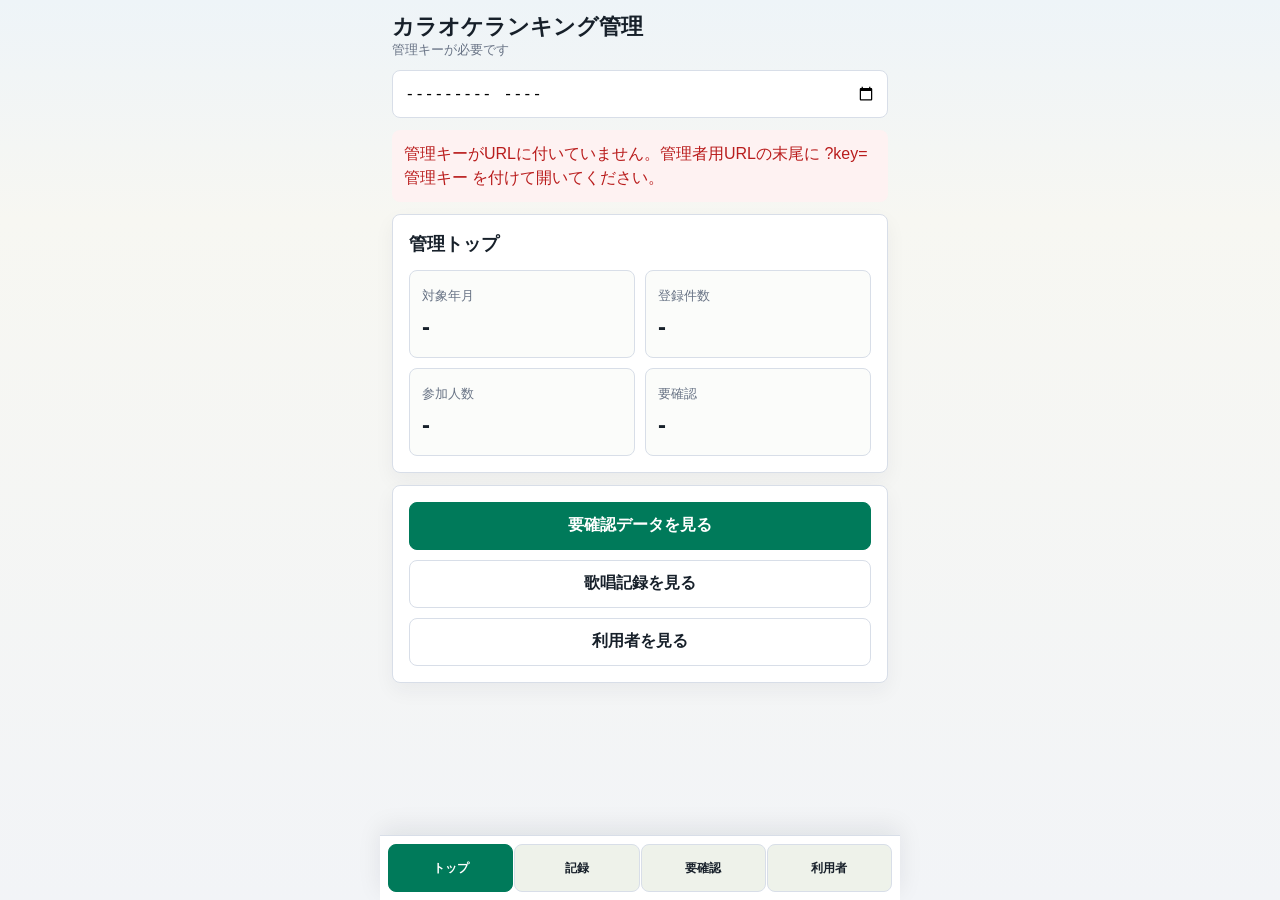
==== docs/admin.html @ 483c199a "Rename admin to admin.html" ====
<!DOCTYPE html>
<html lang="ja">
  <head>
    <meta charset="UTF-8">
    <meta name="viewport" content="width=device-width, initial-scale=1, viewport-fit=cover">
    <title>カラオケランキング管理</title>
    <style>
      :root {
        --bg: #f2f4f7;
        --surface: #ffffff;
        --text: #17202a;
        --muted: #687385;
        --line: #d8dee8;
        --primary: #007a5a;
        --danger: #b91c1c;
        --gold: #d6a21e;
        --soft: #eef2ea;
      }
      * { box-sizing: border-box; }
      body {
        margin: 0;
        background: linear-gradient(180deg, #eef4f8 0, #f7f7f2 220px, var(--bg) 100%);
        color: var(--text);
        font-family: -apple-system, BlinkMacSystemFont, "Hiragino Sans", "Noto Sans JP", sans-serif;
        font-size: 16px;
        line-height: 1.5;
        -webkit-text-size-adjust: 100%;
      }
      .app {
        width: 100%;
        max-width: 520px;
        min-height: 100vh;
        margin: 0 auto;
        padding: 14px 12px calc(86px + env(safe-area-inset-bottom));
      }
      .topbar {
        display: grid;
        gap: 10px;
        margin-bottom: 12px;
      }
      h1 {
        margin: 0;
        font-size: 22px;
        line-height: 1.2;
        font-weight: 900;
      }
      h2 {
        margin: 0 0 12px;
        font-size: 18px;
      }
      .muted {
        color: var(--muted);
        font-size: 13px;
      }
      .message {
        display: none;
        padding: 12px;
        margin-bottom: 12px;
        border-radius: 8px;
        background: #fef2f2;
        color: var(--danger);
      }
      .message.show { display: block; }
      input,
      select,
      button {
        width: 100%;
        min-height: 48px;
        border-radius: 8px;
        font-size: 16px;
      }
      input,
      select {
        border: 1px solid var(--line);
        padding: 9px 11px;
        background: #fff;
      }
      button {
        border: 1px solid var(--line);
        padding: 10px 12px;
        background: #fff;
        color: var(--text);
        font-weight: 900;
        touch-action: manipulation;
      }
      button.primary {
        background: var(--primary);
        border-color: var(--primary);
        color: #fff;
      }
      .tabs {
        position: fixed;
        left: 0;
        right: 0;
        bottom: 0;
        z-index: 10;
        display: grid;
        grid-template-columns: repeat(4, minmax(0, 1fr));
        gap: 1px;
        max-width: 520px;
        margin: 0 auto;
        padding: 8px 8px calc(8px + env(safe-area-inset-bottom));
        background: rgba(255, 255, 255, 0.96);
        border-top: 1px solid var(--line);
        box-shadow: 0 -8px 24px rgba(15, 23, 42, 0.08);
      }
      .tabs button {
        min-height: 48px;
        padding: 6px 4px;
        font-size: 12px;
        line-height: 1.25;
        background: var(--soft);
      }
      .tabs button.active {
        background: var(--primary);
        color: #fff;
        border-color: var(--primary);
      }
      .screen { display: none; }
      .screen.active { display: block; }
      .panel {
        background: var(--surface);
        border: 1px solid var(--line);
        border-radius: 8px;
        padding: 16px;
        margin-bottom: 12px;
        box-shadow: 0 8px 20px rgba(31, 41, 55, 0.05);
      }
      .stats {
        display: grid;
        grid-template-columns: 1fr 1fr;
        gap: 10px;
      }
      .stat {
        border: 1px solid var(--line);
        border-radius: 8px;
        padding: 12px;
        background: #fbfcfa;
      }
      .stat-value {
        display: block;
        margin-top: 2px;
        font-size: 24px;
        font-weight: 900;
      }
      .filters {
        display: grid;
        gap: 8px;
      }
      .quick-actions {
        display: grid;
        gap: 10px;
      }
      .list {
        display: grid;
        gap: 10px;
      }
      .record-card,
      .user-card {
        border: 1px solid var(--line);
        border-radius: 8px;
        padding: 12px;
        background: #fff;
      }
      .card-top {
        display: grid;
        grid-template-columns: 1fr auto;
        gap: 8px;
        align-items: start;
      }
      .nickname,
      .song-title {
        min-width: 0;
        font-weight: 900;
        overflow-wrap: anywhere;
      }
      .song-title {
        margin-top: 8px;
        font-size: 17px;
      }
      .artist {
        color: var(--muted);
        overflow-wrap: anywhere;
      }
      .score {
        color: #c1121f;
        font-size: 22px;
        font-weight: 900;
        font-family: "SF Mono", Menlo, Consolas, monospace;
        font-variant-numeric: tabular-nums;
        white-space: nowrap;
      }
      .meta {
        display: flex;
        flex-wrap: wrap;
        gap: 6px;
        margin-top: 10px;
      }
      .badge {
        display: inline-flex;
        align-items: center;
        min-height: 26px;
        padding: 2px 8px;
        border-radius: 999px;
        background: var(--soft);
        color: var(--text);
        font-size: 12px;
        font-weight: 800;
      }
      .badge.warn {
        background: #fff8df;
        color: #8a5a00;
        border: 1px solid var(--gold);
      }
      .badge.invalid {
        background: #fef2f2;
        color: var(--danger);
      }
      .empty {
        color: var(--muted);
        padding: 10px 0;
      }
      .loading {
        color: var(--muted);
        padding: 10px 0;
      }
    </style>
  </head>
  <body>
    <main class="app">
      <div class="topbar">
        <div>
          <h1>カラオケランキング管理</h1>
          <div id="adminInfo" class="muted">読み込み中...</div>
        </div>
        <input id="monthInput" type="month">
      </div>

      <div id="message" class="message"></div>

      <section id="dashboardScreen" class="screen active">
        <div class="panel">
          <h2>管理トップ</h2>
          <div class="stats">
            <div class="stat">
              <span class="muted">対象年月</span>
              <span class="stat-value" id="dashboardMonth">-</span>
            </div>
            <div class="stat">
              <span class="muted">登録件数</span>
              <span class="stat-value" id="scoreCount">-</span>
            </div>
            <div class="stat">
              <span class="muted">参加人数</span>
              <span class="stat-value" id="participantCount">-</span>
            </div>
            <div class="stat">
              <span class="muted">要確認</span>
              <span class="stat-value" id="reviewCount">-</span>
            </div>
          </div>
        </div>
        <div class="panel quick-actions">
          <button class="primary" onclick="showTab('review')">要確認データを見る</button>
          <button onclick="showTab('scores')">歌唱記録を見る</button>
          <button onclick="showTab('users')">利用者を見る</button>
        </div>
      </section>

      <section id="scoresScreen" class="screen">
        <div class="panel">
          <h2>歌唱記録</h2>
          <div class="filters">
            <input id="scoreKeyword" placeholder="ニックネーム・曲名・歌手名">
            <input id="scoreMonth" type="month">
            <select id="scoreInputType">
              <option value="">登録方法すべて</option>
              <option value="manual">手入力</option>
              <option value="image">写真</option>
            </select>
            <select id="scoreStatus">
              <option value="">状態すべて</option>
              <option value="active">active</option>
              <option value="invalid">invalid</option>
            </select>
            <button class="primary" onclick="loadScores()">検索</button>
          </div>
        </div>
        <div id="scoreRows" class="list"></div>
      </section>

      <section id="reviewScreen" class="screen">
        <div class="panel">
          <h2>要確認データ</h2>
          <p class="muted">重複疑いなど、確認が必要な記録を表示します。</p>
        </div>
        <div id="reviewRows" class="list"></div>
      </section>

      <section id="usersScreen" class="screen">
        <div class="panel">
          <h2>利用者管理</h2>
          <div class="filters">
            <input id="userKeyword" placeholder="ニックネーム">
            <select id="userStatus">
              <option value="">状態すべて</option>
              <option value="active">active</option>
              <option value="suspended">suspended</option>
            </select>
            <button class="primary" onclick="loadUsers()">検索</button>
          </div>
        </div>
        <div id="userRows" class="list"></div>
      </section>
    </main>

    <nav class="tabs" aria-label="管理メニュー">
      <button id="dashboardTab" class="active" onclick="showTab('dashboard')">トップ</button>
      <button id="scoresTab" onclick="showTab('scores')">記録</button>
      <button id="reviewTab" onclick="showTab('review')">要確認</button>
      <button id="usersTab" onclick="showTab('users')">利用者</button>
    </nav>

    <script src="./config.js"></script>
    <script>
      const appConfig = window.KARAOKE_APP_CONFIG || {};
      const urlParams = new URLSearchParams(window.location.search);
      const state = {
        currentTab: 'dashboard',
        rankingMonth: '',
        adminAccessKey: urlParams.get('key') || ''
      };

      function apiCall(apiName, payload) {
        return new Promise((resolve, reject) => {
          if (!appConfig.GAS_API_URL || appConfig.GAS_API_URL === 'YOUR_GAS_WEB_APP_EXEC_URL') {
            reject(new Error('GAS WebアプリURLが設定されていません。'));
            return;
          }

          const callbackName = '__karaokeAdminApiCallback_' + Date.now() + '_' + Math.floor(Math.random() * 100000);
          const script = document.createElement('script');
          const timerId = window.setTimeout(() => {
            cleanup();
            reject(new Error('サーバーから返事がありません。GAS WebアプリURLを確認してください。'));
          }, 20000);

          window[callbackName] = (result) => {
            cleanup();
            resolve(result);
          };

          function cleanup() {
            window.clearTimeout(timerId);
            delete window[callbackName];
            if (script.parentNode) script.parentNode.removeChild(script);
          }

          const params = new URLSearchParams();
          params.set('api', apiName);
          params.set('callback', callbackName);
          params.set('payload', JSON.stringify(Object.assign({}, payload || {}, {
            adminAccessKey: state.adminAccessKey
          })));
          params.set('_', String(Date.now()));
          script.onerror = () => {
            cleanup();
            reject(new Error('GAS APIを読み込めませんでした。docs/config.jsのGAS_API_URLを確認してください。'));
          };
          script.src = appConfig.GAS_API_URL + '?' + params.toString();
          document.body.appendChild(script);
        });
      }

      async function start() {
        try {
          if (!state.adminAccessKey) {
            showError('管理キーがURLに付いていません。管理者用URLの末尾に ?key=管理キー を付けて開いてください。');
            document.getElementById('adminInfo').textContent = '管理キーが必要です';
            return;
          }

          const result = await apiCall('adminBootstrap');
          if (!result.ok) {
            showError(result.message);
            return;
          }
          state.rankingMonth = result.data.rankingMonth;
          document.getElementById('monthInput').value = state.rankingMonth;
          document.getElementById('scoreMonth').value = state.rankingMonth;
          document.getElementById('adminInfo').textContent =
            (result.data.admin.name || result.data.admin.email) + ' でログイン中';
          await loadDashboard();
        } catch (error) {
          showError(error.message || '管理画面を読み込めませんでした。管理キーとGAS WebアプリURLを確認してください。');
        }
      }

      function showTab(tabName) {
        state.currentTab = tabName;
        document.querySelectorAll('.screen').forEach(el => el.classList.remove('active'));
        document.querySelectorAll('.tabs button').forEach(el => el.classList.remove('active'));
        document.getElementById(tabName + 'Screen').classList.add('active');
        document.getElementById(tabName + 'Tab').classList.add('active');
        clearError();
        if (tabName === 'dashboard') loadDashboard();
        if (tabName === 'scores') loadScores();
        if (tabName === 'review') loadReview();
        if (tabName === 'users') loadUsers();
      }

      async function loadDashboard() {
        const month = document.getElementById('monthInput').value || state.rankingMonth;
        setLoading('dashboardScreen');
        const result = await apiCall('adminDashboard', { rankingMonth: month });
        clearLoading('dashboardScreen');
        if (!result.ok) {
          showError(result.message);
          return;
        }
        document.getElementById('dashboardMonth').textContent = result.data.displayMonth;
        document.getElementById('scoreCount').textContent = result.data.score_count + '件';
        document.getElementById('participantCount').textContent = result.data.participant_count + '人';
        document.getElementById('reviewCount').textContent = result.data.review_count + '件';
      }

      async function loadScores() {
        setListLoading('scoreRows');
        const result = await apiCall('adminScores', {
          filters: {
            keyword: document.getElementById('scoreKeyword').value,
            rankingMonth: document.getElementById('scoreMonth').value,
            inputType: document.getElementById('scoreInputType').value,
            status: document.getElementById('scoreStatus').value
          }
        });
        if (!result.ok) {
          showError(result.message);
          return;
        }
        renderScoreCards(document.getElementById('scoreRows'), result.data.scores || [], true);
      }

      async function loadReview() {
        setListLoading('reviewRows');
        const result = await apiCall('adminReview', { filters: {} });
        if (!result.ok) {
          showError(result.message);
          return;
        }
        renderScoreCards(document.getElementById('reviewRows'), result.data.scores || [], false);
      }

      async function loadUsers() {
        setListLoading('userRows');
        const result = await apiCall('adminUsers', {
          filters: {
            keyword: document.getElementById('userKeyword').value,
            status: document.getElementById('userStatus').value
          }
        });
        if (!result.ok) {
          showError(result.message);
          return;
        }
        renderUserCards(document.getElementById('userRows'), result.data.users || []);
      }

      function renderScoreCards(list, rows, showMethod) {
        list.innerHTML = '';
        if (!rows.length) {
          appendEmpty(list);
          return;
        }
        rows.forEach(row => {
          const card = document.createElement('article');
          card.className = 'record-card';

          const top = document.createElement('div');
          top.className = 'card-top';
          appendText(top, 'div', row.nickname || '名無し', 'nickname');
          appendText(top, 'div', formatScore(row.score), 'score');
          card.appendChild(top);

          appendText(card, 'div', row.song_title || '', 'song-title');
          appendText(card, 'div', row.artist_name || '', 'artist');

          const meta = document.createElement('div');
          meta.className = 'meta';
          appendBadge(meta, formatDateTime(row.registered_at));
          if (showMethod) appendBadge(meta, row.input_type === 'image' ? '写真' : '手入力');
          appendBadge(meta, row.status, row.status === 'invalid' ? 'invalid' : '');
          if (isDuplicate(row)) appendBadge(meta, '重複疑い', 'warn');
          if (!showMethod) appendBadge(meta, getReviewReason(row), 'warn');
          card.appendChild(meta);

          list.appendChild(card);
        });
      }

      function renderUserCards(list, rows) {
        list.innerHTML = '';
        if (!rows.length) {
          appendEmpty(list);
          return;
        }
        rows.forEach(row => {
          const card = document.createElement('article');
          card.className = 'user-card';

          const top = document.createElement('div');
          top.className = 'card-top';
          appendText(top, 'div', row.nickname || '名無し', 'nickname');
          appendBadge(top, row.status, row.status === 'suspended' ? 'invalid' : '');
          card.appendChild(top);

          const meta = document.createElement('div');
          meta.className = 'meta';
          appendBadge(meta, '歌唱 ' + row.score_count + '回');
          appendBadge(meta, '登録 ' + formatDate(row.created_at));
          appendBadge(meta, '最終 ' + formatDate(row.last_used_at));
          card.appendChild(meta);

          list.appendChild(card);
        });
      }

      function appendText(parent, tag, text, className) {
        const el = document.createElement(tag);
        el.textContent = text || '';
        if (className) el.className = className;
        parent.appendChild(el);
        return el;
      }

      function appendBadge(parent, text, tone) {
        const badge = document.createElement('span');
        badge.className = 'badge' + (tone ? ' ' + tone : '');
        badge.textContent = text || '';
        parent.appendChild(badge);
      }

      function appendEmpty(list) {
        const empty = document.createElement('div');
        empty.className = 'panel empty';
        empty.textContent = '表示するデータがありません。';
        list.appendChild(empty);
      }

      function setListLoading(id) {
        const list = document.getElementById(id);
        list.innerHTML = '<div class="panel loading">読み込み中...</div>';
      }

      function setLoading() {}
      function clearLoading() {}

      function isDuplicate(row) {
        return row.duplicate_flag === true || String(row.duplicate_flag).toLowerCase() === 'true';
      }

      function getReviewReason(row) {
        if (isDuplicate(row)) return '重複疑い';
        return '点数確認';
      }

      function formatScore(value) {
        if (value === null || typeof value === 'undefined' || value === '') return '';
        return Number(value).toFixed(3);
      }

      function formatDate(value) {
        const date = new Date(value);
        if (isNaN(date.getTime())) return '-';
        return (date.getMonth() + 1) + '/' + date.getDate();
      }

      function formatDateTime(value) {
        const date = new Date(value);
        if (isNaN(date.getTime())) return '-';
        return (date.getMonth() + 1) + '/' + date.getDate() + ' ' +
          String(date.getHours()).padStart(2, '0') + ':' +
          String(date.getMinutes()).padStart(2, '0');
      }

      function showError(text) {
        const message = document.getElementById('message');
        message.textContent = text || '処理できませんでした。';
        message.className = 'message show';
      }

      function clearError() {
        const message = document.getElementById('message');
        message.textContent = '';
        message.className = 'message';
      }

      document.getElementById('monthInput').addEventListener('change', loadDashboard);
      window.addEventListener('load', start);
    </script>
  </body>
</html>
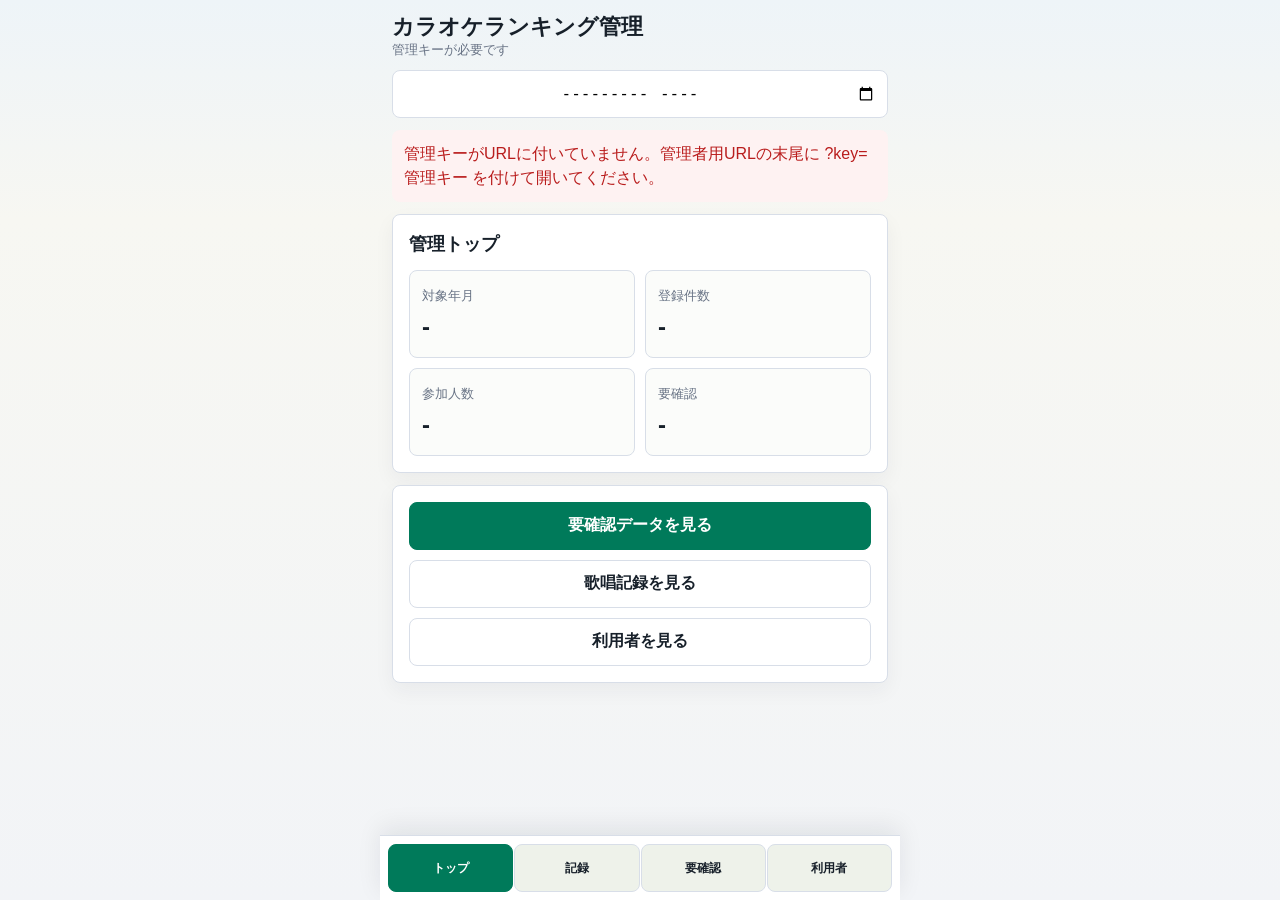
==== commit 2209c939: "Update admin.html" ====
--- a/docs/admin.html
+++ b/docs/admin.html
@@ -65,15 +65,23 @@
       select,
       button {
         width: 100%;
+        max-width: 100%;
+        min-width: 0;
         min-height: 48px;
         border-radius: 8px;
         font-size: 16px;
+        display: block;
       }
       input,
       select {
         border: 1px solid var(--line);
         padding: 9px 11px;
         background: #fff;
+      }
+      input[type="month"] {
+        -webkit-appearance: none;
+        appearance: none;
+        text-align: center;
       }
       button {
         border: 1px solid var(--line);
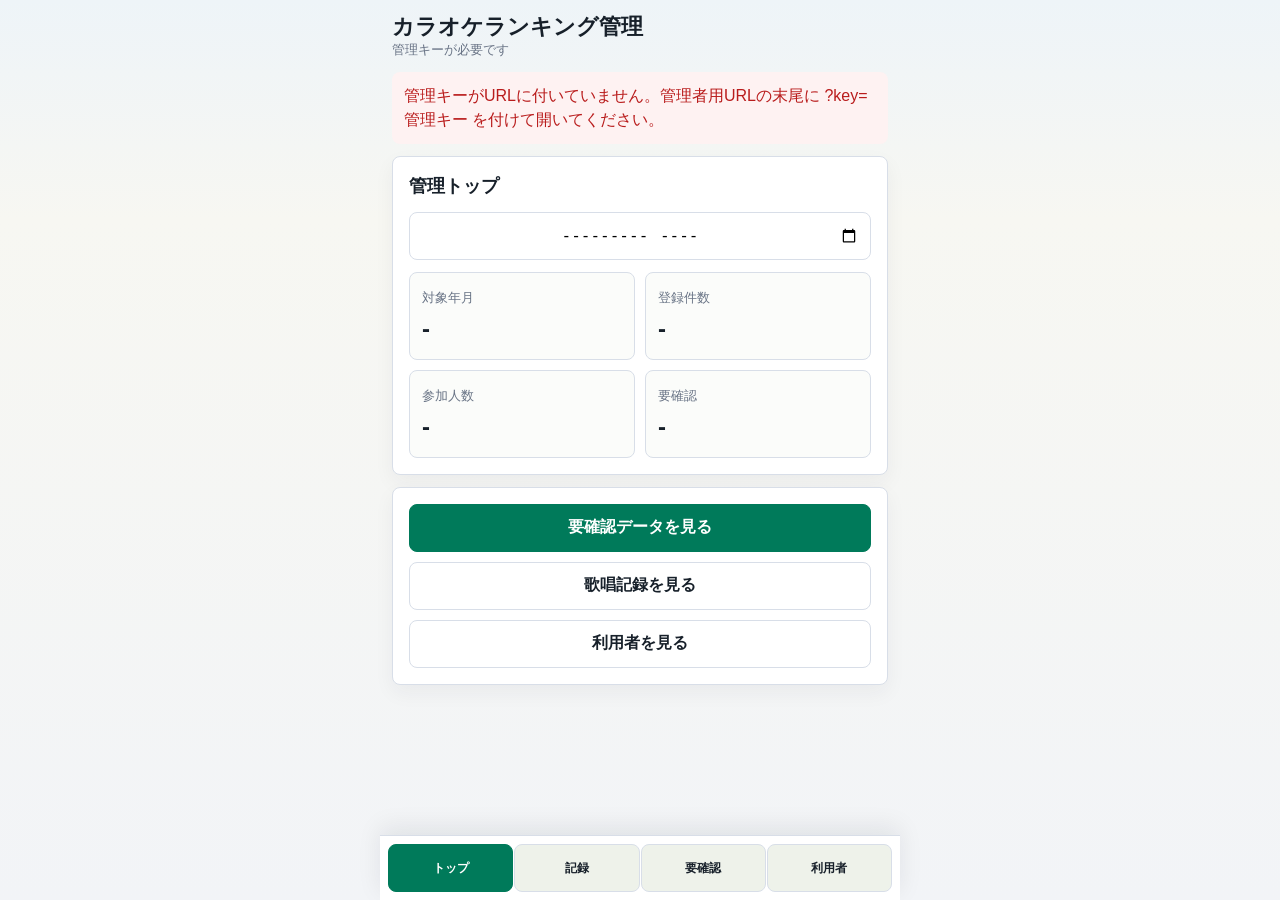
==== commit b39f6c7a: "Update admin.html" ====
--- a/docs/admin.html
+++ b/docs/admin.html
@@ -83,6 +83,9 @@
         appearance: none;
         text-align: center;
       }
+      #monthInput {
+        margin-bottom: 12px;
+      }
       button {
         border: 1px solid var(--line);
         padding: 10px 12px;
@@ -241,7 +244,6 @@
           <h1>カラオケランキング管理</h1>
           <div id="adminInfo" class="muted">読み込み中...</div>
         </div>
-        <input id="monthInput" type="month">
       </div>
 
       <div id="message" class="message"></div>
@@ -249,6 +251,7 @@
       <section id="dashboardScreen" class="screen active">
         <div class="panel">
           <h2>管理トップ</h2>
+          <input id="monthInput" type="month">
           <div class="stats">
             <div class="stat">
               <span class="muted">対象年月</span>
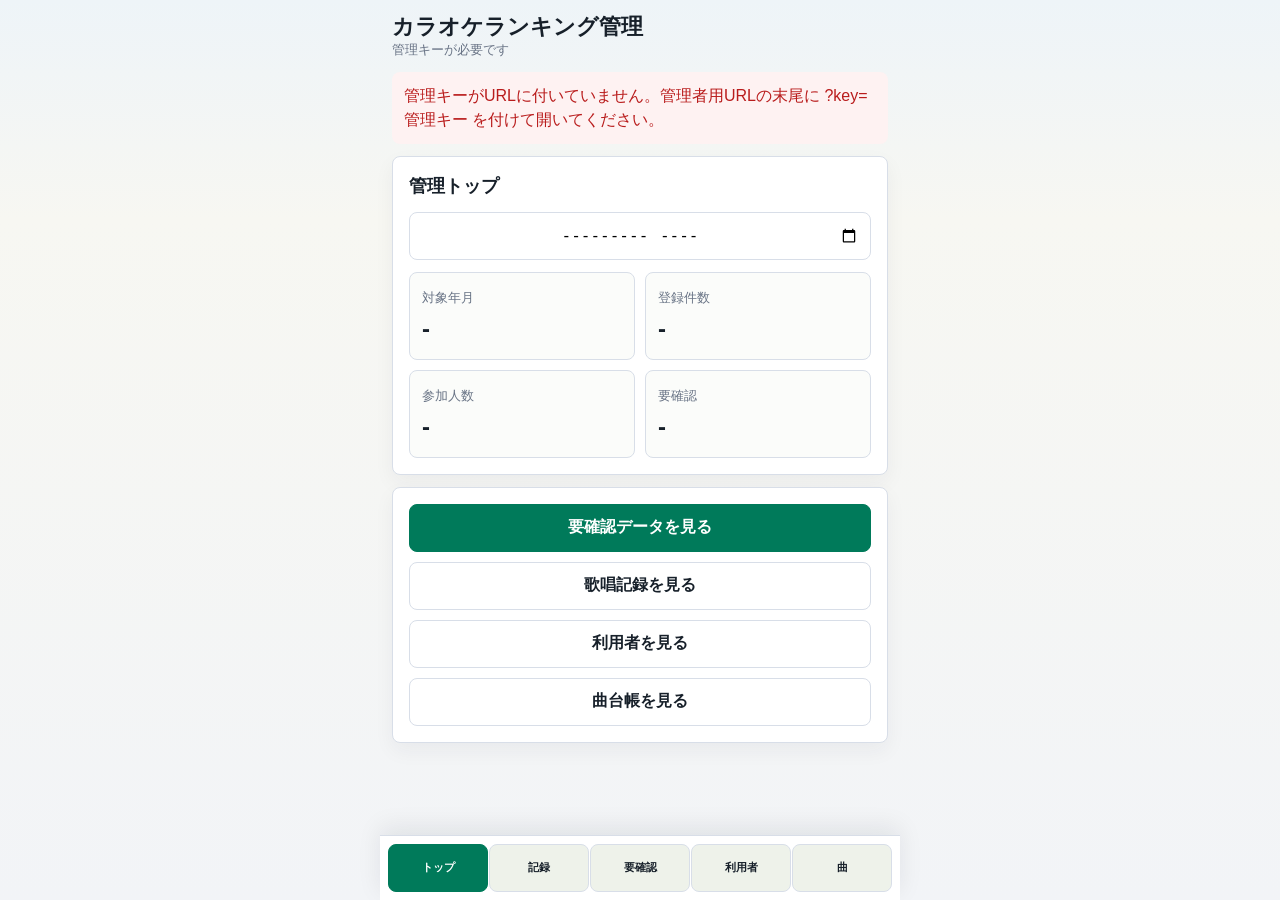
==== commit afde4d59: "Update admin.html" ====
--- a/docs/admin.html
+++ b/docs/admin.html
@@ -99,6 +99,11 @@
         border-color: var(--primary);
         color: #fff;
       }
+      button.danger {
+        background: var(--danger);
+        border-color: var(--danger);
+        color: #fff;
+      }
       .tabs {
         position: fixed;
         left: 0;
@@ -106,7 +111,7 @@
         bottom: 0;
         z-index: 10;
         display: grid;
-        grid-template-columns: repeat(4, minmax(0, 1fr));
+        grid-template-columns: repeat(5, minmax(0, 1fr));
         gap: 1px;
         max-width: 520px;
         margin: 0 auto;
@@ -118,7 +123,7 @@
       .tabs button {
         min-height: 48px;
         padding: 6px 4px;
-        font-size: 12px;
+        font-size: 11px;
         line-height: 1.25;
         background: var(--soft);
       }
@@ -227,6 +232,19 @@
         background: #fef2f2;
         color: var(--danger);
       }
+      .merge-notice {
+        display: none;
+        padding: 12px;
+        margin-bottom: 12px;
+        border-radius: 8px;
+        border: 1px solid var(--gold);
+        background: #fff8df;
+        color: #7a4f00;
+        font-weight: 900;
+      }
+      .merge-notice.show {
+        display: block;
+      }
       .empty {
         color: var(--muted);
         padding: 10px 0;
@@ -234,6 +252,46 @@
       .loading {
         color: var(--muted);
         padding: 10px 0;
+      }
+      .card-actions {
+        display: grid;
+        grid-template-columns: 1fr 1fr;
+        gap: 8px;
+        margin-top: 12px;
+      }
+      .modal {
+        position: fixed;
+        inset: 0;
+        z-index: 20;
+        display: none;
+        align-items: end;
+        padding: 12px;
+        background: rgba(15, 23, 42, 0.38);
+      }
+      .modal.show {
+        display: flex;
+      }
+      .modal-panel {
+        width: 100%;
+        max-width: 520px;
+        max-height: min(86vh, 720px);
+        margin: 0 auto;
+        overflow: auto;
+        border-radius: 8px;
+        background: #fff;
+        padding: 16px;
+        box-shadow: 0 -12px 40px rgba(15, 23, 42, 0.22);
+      }
+      .modal-actions {
+        display: grid;
+        grid-template-columns: 1fr 1fr;
+        gap: 8px;
+        margin-top: 16px;
+      }
+      .modal label {
+        display: block;
+        margin: 12px 0 6px;
+        font-weight: 900;
       }
     </style>
   </head>
@@ -275,6 +333,7 @@
           <button class="primary" onclick="showTab('review')">要確認データを見る</button>
           <button onclick="showTab('scores')">歌唱記録を見る</button>
           <button onclick="showTab('users')">利用者を見る</button>
+          <button onclick="showTab('songs')">曲台帳を見る</button>
         </div>
       </section>
 
@@ -323,6 +382,23 @@
         </div>
         <div id="userRows" class="list"></div>
       </section>
+
+      <section id="songsScreen" class="screen">
+        <div class="panel">
+          <h2>曲台帳</h2>
+          <div id="mergeNotice" class="merge-notice"></div>
+          <div class="filters">
+            <input id="songKeyword" placeholder="曲名・歌手名">
+            <select id="songStatus">
+              <option value="active">activeのみ</option>
+              <option value="">状態すべて</option>
+              <option value="inactive">inactive</option>
+            </select>
+            <button class="primary" onclick="loadSongs()">検索</button>
+          </div>
+        </div>
+        <div id="songRows" class="list"></div>
+      </section>
     </main>
 
     <nav class="tabs" aria-label="管理メニュー">
@@ -330,7 +406,19 @@
       <button id="scoresTab" onclick="showTab('scores')">記録</button>
       <button id="reviewTab" onclick="showTab('review')">要確認</button>
       <button id="usersTab" onclick="showTab('users')">利用者</button>
+      <button id="songsTab" onclick="showTab('songs')">曲</button>
     </nav>
+
+    <div id="modal" class="modal" role="dialog" aria-modal="true">
+      <div class="modal-panel">
+        <h2 id="modalTitle"></h2>
+        <div id="modalBody"></div>
+        <div class="modal-actions">
+          <button type="button" onclick="closeModal()">閉じる</button>
+          <button id="modalSubmit" type="button" class="primary">保存</button>
+        </div>
+      </div>
+    </div>
 
     <script src="./config.js"></script>
     <script>
@@ -339,8 +427,10 @@
       const state = {
         currentTab: 'dashboard',
         rankingMonth: '',
-        adminAccessKey: urlParams.get('key') || ''
+        adminAccessKey: urlParams.get('key') || '',
+        mergeSourceSong: null
       };
+      let modalSubmitHandler = null;
 
       function apiCall(apiName, payload) {
         return new Promise((resolve, reject) => {
@@ -418,6 +508,7 @@
         if (tabName === 'scores') loadScores();
         if (tabName === 'review') loadReview();
         if (tabName === 'users') loadUsers();
+        if (tabName === 'songs') loadSongs();
       }
 
       async function loadDashboard() {
@@ -477,6 +568,22 @@
         renderUserCards(document.getElementById('userRows'), result.data.users || []);
       }
 
+      async function loadSongs() {
+        setListLoading('songRows');
+        updateMergeNotice();
+        const result = await apiCall('adminSongs', {
+          filters: {
+            keyword: document.getElementById('songKeyword').value,
+            status: document.getElementById('songStatus').value
+          }
+        });
+        if (!result.ok) {
+          showError(result.message);
+          return;
+        }
+        renderSongCards(document.getElementById('songRows'), result.data.songs || []);
+      }
+
       function renderScoreCards(list, rows, showMethod) {
         list.innerHTML = '';
         if (!rows.length) {
@@ -505,6 +612,27 @@
           if (!showMethod) appendBadge(meta, getReviewReason(row), 'warn');
           card.appendChild(meta);
 
+          const actions = document.createElement('div');
+          actions.className = 'card-actions';
+          const editButton = document.createElement('button');
+          editButton.type = 'button';
+          editButton.textContent = '修正';
+          editButton.onclick = () => openScoreEdit(row);
+          actions.appendChild(editButton);
+
+          const statusButton = document.createElement('button');
+          statusButton.type = 'button';
+          if (row.status === 'invalid') {
+            statusButton.textContent = '有効に戻す';
+            statusButton.onclick = () => restoreScore(row);
+          } else {
+            statusButton.textContent = '無効化';
+            statusButton.className = 'danger';
+            statusButton.onclick = () => openScoreInvalidation(row);
+          }
+          actions.appendChild(statusButton);
+          card.appendChild(actions);
+
           list.appendChild(card);
         });
       }
@@ -532,8 +660,258 @@
           appendBadge(meta, '最終 ' + formatDate(row.last_used_at));
           card.appendChild(meta);
 
+          const actions = document.createElement('div');
+          actions.className = 'card-actions';
+          const renameButton = document.createElement('button');
+          renameButton.type = 'button';
+          renameButton.textContent = '名前変更';
+          renameButton.onclick = () => openUserRename(row);
+          actions.appendChild(renameButton);
+
+          const statusButton = document.createElement('button');
+          statusButton.type = 'button';
+          if (row.status === 'suspended') {
+            statusButton.textContent = '復帰';
+            statusButton.onclick = () => changeUserStatus(row, 'active');
+          } else {
+            statusButton.textContent = '停止';
+            statusButton.className = 'danger';
+            statusButton.onclick = () => changeUserStatus(row, 'suspended');
+          }
+          actions.appendChild(statusButton);
+          card.appendChild(actions);
+
           list.appendChild(card);
         });
+      }
+
+      function renderSongCards(list, rows) {
+        list.innerHTML = '';
+        if (!rows.length) {
+          appendEmpty(list);
+          return;
+        }
+        rows.forEach(row => {
+          const card = document.createElement('article');
+          card.className = 'record-card';
+
+          const top = document.createElement('div');
+          top.className = 'card-top';
+          appendText(top, 'div', row.song_title || '', 'song-title');
+          appendBadge(top, row.status, row.status === 'inactive' ? 'invalid' : '');
+          card.appendChild(top);
+
+          appendText(card, 'div', row.artist_name || '', 'artist');
+
+          const meta = document.createElement('div');
+          meta.className = 'meta';
+          appendBadge(meta, '歌唱 ' + row.score_count + '回');
+          appendBadge(meta, '有効 ' + row.active_score_count + '回');
+          appendBadge(meta, '更新 ' + formatDate(row.updated_at || row.created_at));
+          card.appendChild(meta);
+
+          const actions = document.createElement('div');
+          actions.className = 'card-actions';
+          const editButton = document.createElement('button');
+          editButton.type = 'button';
+          editButton.textContent = '修正';
+          editButton.onclick = () => openSongEdit(row);
+          actions.appendChild(editButton);
+
+          const mergeButton = document.createElement('button');
+          mergeButton.type = 'button';
+          if (state.mergeSourceSong && state.mergeSourceSong.song_id === row.song_id) {
+            mergeButton.textContent = '選択中';
+            mergeButton.disabled = true;
+          } else if (state.mergeSourceSong) {
+            mergeButton.textContent = 'ここへ統合';
+            mergeButton.onclick = () => mergeSongInto(row);
+          } else {
+            mergeButton.textContent = '統合元にする';
+            mergeButton.onclick = () => selectMergeSource(row);
+          }
+          actions.appendChild(mergeButton);
+          card.appendChild(actions);
+
+          list.appendChild(card);
+        });
+      }
+
+      function openScoreEdit(row) {
+        openModal('歌唱記録を修正', [
+          createField('曲名', 'editSongTitle', row.song_title || ''),
+          createField('歌手名', 'editArtistName', row.artist_name || ''),
+          createField('点数', 'editScore', formatScore(row.score), 'number', '0.001')
+        ]);
+        modalSubmitHandler = async () => {
+          const result = await apiCall('adminUpdateScore', {
+            scoreId: row.score_id,
+            input: {
+              songTitle: document.getElementById('editSongTitle').value,
+              artistName: document.getElementById('editArtistName').value,
+              score: document.getElementById('editScore').value
+            },
+            reason: 'admin_edit'
+          });
+          handleAdminUpdateResult(result, '修正しました。');
+        };
+      }
+
+      function openScoreInvalidation(row) {
+        openModal('歌唱記録を無効化', [
+          '<label for="invalidReason">無効理由</label>',
+          '<select id="invalidReason">',
+          '<option value="mistake">入力ミス</option>',
+          '<option value="duplicate">重複</option>',
+          '<option value="fraud">不正</option>',
+          '<option value="other">その他</option>',
+          '</select>'
+        ].join(''));
+        modalSubmitHandler = async () => {
+          const result = await apiCall('adminInvalidateScore', {
+            scoreId: row.score_id,
+            invalidReason: document.getElementById('invalidReason').value
+          });
+          handleAdminUpdateResult(result, '無効化しました。');
+        };
+      }
+
+      async function restoreScore(row) {
+        if (!window.confirm('この歌唱記録を有効に戻しますか？')) return;
+        const result = await apiCall('adminRestoreScore', { scoreId: row.score_id });
+        handleAdminUpdateResult(result, '有効に戻しました。');
+      }
+
+      function openUserRename(row) {
+        openModal('利用者名を変更', [
+          createField('ニックネーム', 'editNickname', row.nickname || '')
+        ]);
+        modalSubmitHandler = async () => {
+          const result = await apiCall('adminUpdateUser', {
+            userId: row.user_id,
+            input: {
+              nickname: document.getElementById('editNickname').value
+            },
+            reason: 'nickname_edit'
+          });
+          handleAdminUpdateResult(result, '名前を変更しました。');
+        };
+      }
+
+      async function changeUserStatus(row, status) {
+        const message = status === 'suspended'
+          ? 'この利用者を停止しますか？停止すると本人は利用できません。'
+          : 'この利用者を復帰させますか？';
+        if (!window.confirm(message)) return;
+        const result = await apiCall('adminUpdateUser', {
+          userId: row.user_id,
+          input: { status: status },
+          reason: status === 'suspended' ? 'suspend' : 'restore'
+        });
+        handleAdminUpdateResult(result, status === 'suspended' ? '停止しました。' : '復帰しました。');
+      }
+
+      function openSongEdit(row) {
+        openModal('曲台帳を修正', [
+          createField('曲名', 'editSongTitle', row.song_title || ''),
+          createField('歌手名', 'editArtistName', row.artist_name || ''),
+          '<label for="editSongStatus">状態</label>',
+          '<select id="editSongStatus">',
+          '<option value="active"' + (row.status === 'active' ? ' selected' : '') + '>active</option>',
+          '<option value="inactive"' + (row.status === 'inactive' ? ' selected' : '') + '>inactive</option>',
+          '</select>'
+        ].join(''));
+        modalSubmitHandler = async () => {
+          const result = await apiCall('adminUpdateSong', {
+            songId: row.song_id,
+            input: {
+              songTitle: document.getElementById('editSongTitle').value,
+              artistName: document.getElementById('editArtistName').value,
+              status: document.getElementById('editSongStatus').value
+            },
+            reason: 'song_edit'
+          });
+          handleAdminUpdateResult(result, '曲台帳を修正しました。');
+        };
+      }
+
+      function selectMergeSource(row) {
+        state.mergeSourceSong = row;
+        updateMergeNotice();
+        loadSongs();
+      }
+
+      async function mergeSongInto(targetRow) {
+        const source = state.mergeSourceSong;
+        if (!source) return;
+        const message = '「' + source.song_title + ' / ' + source.artist_name + '」を「' +
+          targetRow.song_title + ' / ' + targetRow.artist_name + '」へ統合しますか？';
+        if (!window.confirm(message)) return;
+        const result = await apiCall('adminMergeSong', {
+          sourceSongId: source.song_id,
+          targetSongId: targetRow.song_id,
+          reason: 'song_merge'
+        });
+        if (!result.ok) {
+          showError(result.message);
+          return;
+        }
+        state.mergeSourceSong = null;
+        showNotice('曲を統合しました。移動した歌唱記録: ' + result.data.moved_score_count + '件');
+        await loadSongs();
+      }
+
+      function updateMergeNotice() {
+        const notice = document.getElementById('mergeNotice');
+        if (!notice) return;
+        if (!state.mergeSourceSong) {
+          notice.className = 'merge-notice';
+          notice.innerHTML = '';
+          return;
+        }
+        notice.className = 'merge-notice show';
+        notice.innerHTML = '統合元: ' + escapeHtml(state.mergeSourceSong.song_title) +
+          ' / ' + escapeHtml(state.mergeSourceSong.artist_name) +
+          '<div class="card-actions"><button type="button" onclick="cancelMergeSource()">解除</button></div>';
+      }
+
+      function cancelMergeSource() {
+        state.mergeSourceSong = null;
+        updateMergeNotice();
+        loadSongs();
+      }
+
+      function openModal(title, body) {
+        document.getElementById('modalTitle').textContent = title;
+        document.getElementById('modalBody').innerHTML = Array.isArray(body) ? body.join('') : body;
+        document.getElementById('modal').className = 'modal show';
+      }
+
+      function closeModal() {
+        document.getElementById('modal').className = 'modal';
+        document.getElementById('modalBody').innerHTML = '';
+        modalSubmitHandler = null;
+      }
+
+      function createField(label, id, value, type, step) {
+        return '<label for="' + id + '">' + escapeHtml(label) + '</label>' +
+          '<input id="' + id + '" type="' + (type || 'text') + '"' +
+          (step ? ' step="' + step + '"' : '') +
+          ' value="' + escapeHtml(value) + '">';
+      }
+
+      async function handleAdminUpdateResult(result, successMessage) {
+        if (!result.ok) {
+          showError(result.message);
+          return;
+        }
+        closeModal();
+        showNotice(successMessage);
+        if (state.currentTab === 'dashboard') await loadDashboard();
+        if (state.currentTab === 'scores') await loadScores();
+        if (state.currentTab === 'review') await loadReview();
+        if (state.currentTab === 'users') await loadUsers();
+        if (state.currentTab === 'songs') await loadSongs();
       }
 
       function appendText(parent, tag, text, className) {
@@ -558,6 +936,15 @@
         list.appendChild(empty);
       }
 
+      function escapeHtml(value) {
+        return String(value || '')
+          .replace(/&/g, '&amp;')
+          .replace(/</g, '&lt;')
+          .replace(/>/g, '&gt;')
+          .replace(/"/g, '&quot;')
+          .replace(/'/g, '&#39;');
+      }
+
       function setListLoading(id) {
         const list = document.getElementById(id);
         list.innerHTML = '<div class="panel loading">読み込み中...</div>';
@@ -598,15 +985,39 @@
         const message = document.getElementById('message');
         message.textContent = text || '処理できませんでした。';
         message.className = 'message show';
+        message.style.background = '';
+        message.style.color = '';
+      }
+
+      function showNotice(text) {
+        const message = document.getElementById('message');
+        message.textContent = text || '完了しました。';
+        message.className = 'message show';
+        message.style.background = '#eef7f2';
+        message.style.color = '#005f49';
       }
 
       function clearError() {
         const message = document.getElementById('message');
         message.textContent = '';
         message.className = 'message';
+        message.style.background = '';
+        message.style.color = '';
       }
 
       document.getElementById('monthInput').addEventListener('change', loadDashboard);
+      document.getElementById('modalSubmit').addEventListener('click', async () => {
+        if (!modalSubmitHandler) return;
+        const button = document.getElementById('modalSubmit');
+        button.disabled = true;
+        button.textContent = '処理中...';
+        try {
+          await modalSubmitHandler();
+        } finally {
+          button.disabled = false;
+          button.textContent = '保存';
+        }
+      });
       window.addEventListener('load', start);
     </script>
   </body>
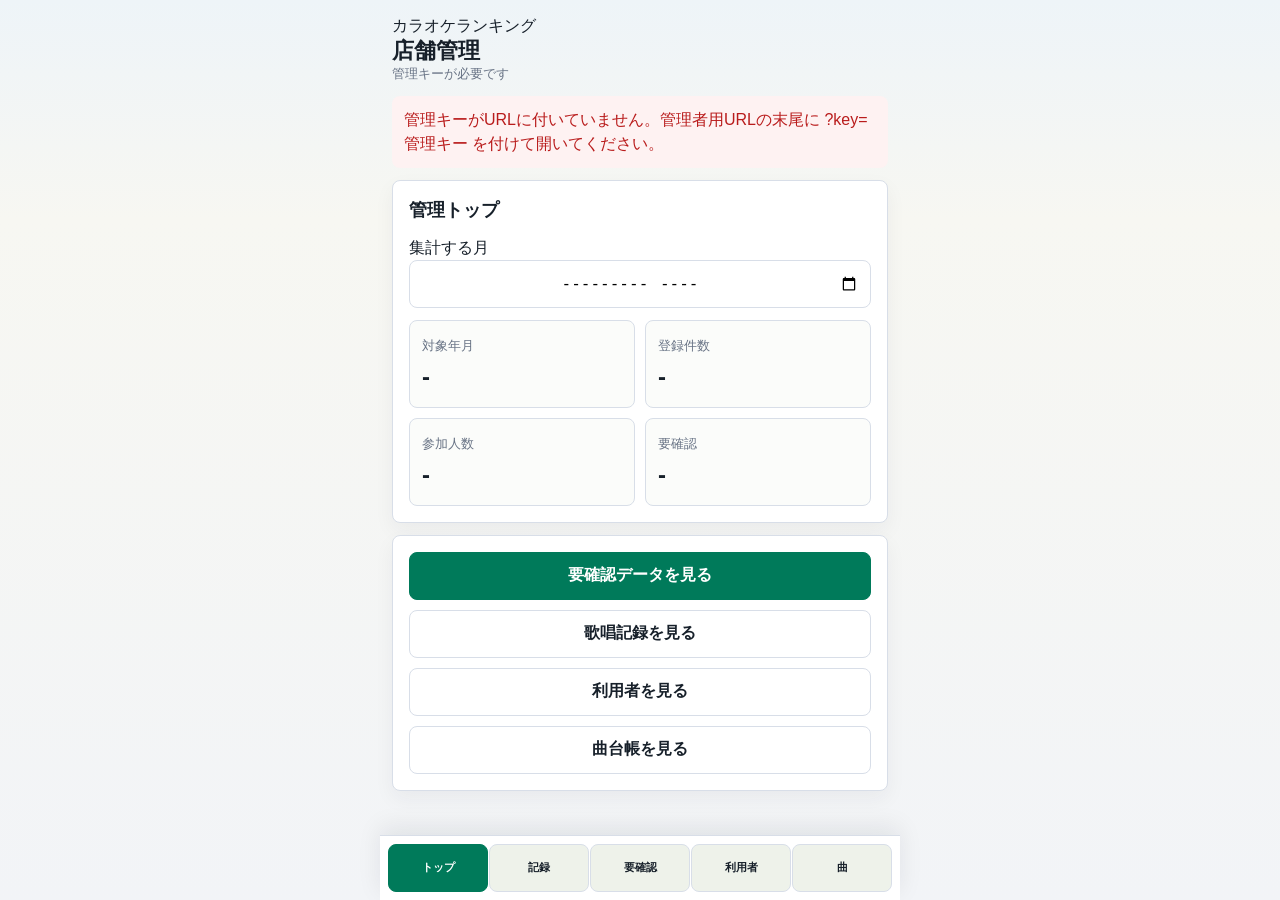
==== commit 182cce0e: "Update admin.html" ====
--- a/docs/admin.html
+++ b/docs/admin.html
@@ -294,21 +294,29 @@
         font-weight: 900;
       }
     </style>
+    <link rel="stylesheet" href="./admin-theme.css">
   </head>
   <body>
     <main class="app">
       <div class="topbar">
         <div>
-          <h1>カラオケランキング管理</h1>
+          <div class="brand-label">カラオケランキング</div>
+          <h1>店舗管理</h1>
           <div id="adminInfo" class="muted">読み込み中...</div>
         </div>
       </div>
 
-      <div id="message" class="message"></div>
+      <div id="message" class="message" role="status"></div>
+      <div id="uncertainNotice" class="uncertain-notice" hidden>
+        <strong>前回の変更をご確認ください</strong>
+        <p>変更が反映されている場合は同じ操作を繰り返さないでください。まだ処理中の可能性もあります。</p>
+        <button id="uncertainAcknowledge" onclick="acknowledgeUpdate()" disabled>最新の一覧で内容を確認しました</button>
+      </div>
 
       <section id="dashboardScreen" class="screen active">
         <div class="panel">
           <h2>管理トップ</h2>
+          <label for="monthInput" class="field-label">集計する月</label>
           <input id="monthInput" type="month">
           <div class="stats">
             <div class="stat">
@@ -341,17 +349,21 @@
         <div class="panel">
           <h2>歌唱記録</h2>
           <div class="filters">
-            <input id="scoreKeyword" placeholder="ニックネーム・曲名・歌手名">
+            <label for="scoreKeyword">キーワード</label>
+            <input id="scoreKeyword" placeholder="ニックネーム・曲名・歌手名" type="search">
+            <label for="scoreMonth">歌唱月</label>
             <input id="scoreMonth" type="month">
+            <label for="scoreInputType">登録方法</label>
             <select id="scoreInputType">
               <option value="">登録方法すべて</option>
               <option value="manual">手入力</option>
               <option value="image">写真</option>
             </select>
+            <label for="scoreStatus">記録の状態</label>
             <select id="scoreStatus">
               <option value="">状態すべて</option>
-              <option value="active">active</option>
-              <option value="invalid">invalid</option>
+              <option value="active">有効</option>
+              <option value="invalid">無効</option>
             </select>
             <button class="primary" onclick="loadScores()">検索</button>
           </div>
@@ -362,7 +374,6 @@
       <section id="reviewScreen" class="screen">
         <div class="panel">
           <h2>要確認データ</h2>
-          <p class="muted">重複疑いなど、確認が必要な記録を表示します。</p>
         </div>
         <div id="reviewRows" class="list"></div>
       </section>
@@ -371,11 +382,13 @@
         <div class="panel">
           <h2>利用者管理</h2>
           <div class="filters">
-            <input id="userKeyword" placeholder="ニックネーム">
+            <label for="userKeyword">ニックネーム</label>
+            <input id="userKeyword" placeholder="名前で検索" type="search">
+            <label for="userStatus">利用状態</label>
             <select id="userStatus">
               <option value="">状態すべて</option>
-              <option value="active">active</option>
-              <option value="suspended">suspended</option>
+              <option value="active">有効</option>
+              <option value="suspended">利用停止</option>
             </select>
             <button class="primary" onclick="loadUsers()">検索</button>
           </div>
@@ -388,11 +401,13 @@
           <h2>曲台帳</h2>
           <div id="mergeNotice" class="merge-notice"></div>
           <div class="filters">
-            <input id="songKeyword" placeholder="曲名・歌手名">
+            <label for="songKeyword">曲名・歌手名</label>
+            <input id="songKeyword" placeholder="曲名・歌手名で検索" type="search">
+            <label for="songStatus">曲の状態</label>
             <select id="songStatus">
-              <option value="active">activeのみ</option>
+              <option value="active">有効のみ</option>
               <option value="">状態すべて</option>
-              <option value="inactive">inactive</option>
+              <option value="inactive">非表示</option>
             </select>
             <button class="primary" onclick="loadSongs()">検索</button>
           </div>
@@ -402,17 +417,29 @@
     </main>
 
     <nav class="tabs" aria-label="管理メニュー">
-      <button id="dashboardTab" class="active" onclick="showTab('dashboard')">トップ</button>
+      <button id="dashboardTab" class="active" aria-current="page" onclick="showTab('dashboard')">トップ</button>
       <button id="scoresTab" onclick="showTab('scores')">記録</button>
       <button id="reviewTab" onclick="showTab('review')">要確認</button>
       <button id="usersTab" onclick="showTab('users')">利用者</button>
       <button id="songsTab" onclick="showTab('songs')">曲</button>
     </nav>
 
-    <div id="modal" class="modal" role="dialog" aria-modal="true">
+    <div id="adminBusy" class="connection-overlay" role="status" aria-live="polite" hidden>
+      <div class="connection-sheet"><span class="busy-spinner" aria-hidden="true"></span><p id="busyText">読み込んでいます…</p></div>
+    </div>
+    <div id="adminRecovery" class="connection-overlay recovery" role="dialog" aria-modal="true" aria-labelledby="recoveryTitle" hidden>
+      <div class="connection-sheet">
+        <h2 id="recoveryTitle">もう一度接続してください</h2>
+        <p id="recoveryText"></p>
+        <button id="recoveryRetry" class="primary">もう一度接続する</button>
+        <p class="muted">改善しない場合は、一度画面を閉じてから開き直してください。</p>
+      </div>
+    </div>
+    <div id="modal" class="modal" role="dialog" aria-modal="true" aria-labelledby="modalTitle">
       <div class="modal-panel">
         <h2 id="modalTitle"></h2>
         <div id="modalBody"></div>
+        <div id="modalMessage" class="message" role="alert"></div>
         <div class="modal-actions">
           <button type="button" onclick="closeModal()">閉じる</button>
           <button id="modalSubmit" type="button" class="primary">保存</button>
@@ -421,6 +448,7 @@
     </div>
 
     <script src="./config.js"></script>
+    <script src="./connection.js"></script>
     <script>
       const appConfig = window.KARAOKE_APP_CONFIG || {};
       const urlParams = new URLSearchParams(window.location.search);
@@ -432,48 +460,111 @@
       };
       let modalSubmitHandler = null;
 
-      function apiCall(apiName, payload) {
-        return new Promise((resolve, reject) => {
-          if (!appConfig.GAS_API_URL || appConfig.GAS_API_URL === 'YOUR_GAS_WEB_APP_EXEC_URL') {
-            reject(new Error('GAS WebアプリURLが設定されていません。'));
-            return;
+      let activeRequests = 0;
+      let writeInFlight = false;
+      let recoveryPromise = null;
+      let uncertaintyVerified = false;
+      try { state.uncertainWrite = sessionStorage.getItem('karaoke-admin-uncertain') === '1'; } catch (_) {}
+      try { state.uncertainTab = sessionStorage.getItem('karaoke-admin-uncertain-tab'); } catch (_) {}
+
+      function updateBusy() {
+        const busy = activeRequests > 0;
+        document.getElementById('adminBusy').hidden = !busy;
+        document.querySelector('.app').inert = busy;
+        document.querySelector('.tabs').inert = busy;
+        document.getElementById('modal').inert = busy;
+      }
+
+      function reconnect(uncertain) {
+        if (recoveryPromise) return recoveryPromise;
+        const panel = document.getElementById('adminRecovery');
+        document.getElementById('recoveryTitle').textContent = uncertain ? '更新結果を確認しましょう' : 'もう一度接続してください';
+        document.getElementById('recoveryText').textContent = uncertain
+          ? '変更が保存されている可能性があります。同じ操作を繰り返す前に、最新の内容を確認してください。'
+          : '接続を確認できませんでした。入力内容は残っています。少し時間をおいて、もう一度お試しください。';
+        const button = document.getElementById('recoveryRetry');
+        button.textContent = uncertain ? '最新の内容を確認する' : 'もう一度接続する';
+        panel.hidden = false;
+        button.focus();
+        recoveryPromise = new Promise(resolve => {
+          button.onclick = () => {
+            panel.hidden = true;
+            recoveryPromise = null;
+            document.getElementById('busyText').textContent = '再接続しています…';
+            resolve();
+          };
+        });
+        return recoveryPromise;
+      }
+
+      function updateUncertaintyNotice() {
+        document.getElementById('uncertainNotice').hidden = !state.uncertainWrite;
+        document.getElementById('uncertainAcknowledge').disabled = !uncertaintyVerified;
+      }
+
+      function acknowledgeUpdate() {
+        if (!uncertaintyVerified) return;
+        state.uncertainWrite = false;
+        try { sessionStorage.removeItem('karaoke-admin-uncertain'); } catch (_) {}
+        try { sessionStorage.removeItem('karaoke-admin-uncertain-tab'); } catch (_) {}
+        updateUncertaintyNotice();
+      }
+
+      async function refreshCurrentTab() {
+        const loaders = {dashboard: loadDashboard, scores: loadScores, review: loadReview, users: loadUsers, songs: loadSongs};
+        await loaders[state.currentTab]();
+      }
+
+      async function apiCall(apiName, payload) {
+        const writing = /^admin(Update|Invalidate|Restore|Merge)/.test(apiName);
+        if (writing && (writeInFlight || state.uncertainWrite)) {
+          if (state.uncertainWrite) showNotice('前回の変更を一覧で確認してから、次の操作に進んでください。');
+          return {ok: false, handled: true};
+        }
+        if (writing) writeInFlight = true;
+        activeRequests++;
+        document.getElementById('busyText').textContent = writing ? '変更を保存しています…' : '読み込んでいます…';
+        updateBusy();
+        try {
+          const result = await karaokeConnectionRequest(apiName, Object.assign({}, payload || {}, {
+            adminAccessKey: state.adminAccessKey
+          }), {
+            url: appConfig.GAS_API_URL,
+            trace: () => {},
+            recover: () => reconnect(false),
+            slow: () => { document.getElementById('busyText').textContent = '接続に時間がかかっています。そのままお待ちください。'; }
+          });
+          const dataTabs = {adminScores: 'scores', adminReview: 'review', adminUsers: 'users', adminSongs: 'songs'};
+          if (result.ok && dataTabs[apiName] && dataTabs[apiName] === state.uncertainTab) {
+            uncertaintyVerified = true;
+            updateUncertaintyNotice();
           }
-
-          const callbackName = '__karaokeAdminApiCallback_' + Date.now() + '_' + Math.floor(Math.random() * 100000);
-          const script = document.createElement('script');
-          const timerId = window.setTimeout(() => {
-            cleanup();
-            reject(new Error('サーバーから返事がありません。GAS WebアプリURLを確認してください。'));
-          }, 20000);
-
-          window[callbackName] = (result) => {
-            cleanup();
-            resolve(result);
-          };
-
-          function cleanup() {
-            window.clearTimeout(timerId);
-            delete window[callbackName];
-            if (script.parentNode) script.parentNode.removeChild(script);
+          return result;
+        } catch (error) {
+          if (error.uncertain) {
+            state.uncertainWrite = true;
+            state.uncertainTab = state.currentTab;
+            uncertaintyVerified = false;
+            try { sessionStorage.setItem('karaoke-admin-uncertain', '1'); } catch (_) {}
+            try { sessionStorage.setItem('karaoke-admin-uncertain-tab', state.uncertainTab); } catch (_) {}
+            updateUncertaintyNotice();
+            await reconnect(true);
+            closeModal();
+            state.mergeSourceSong = null;
+            await refreshCurrentTab();
+            return {ok: false, handled: true};
           }
-
-          const params = new URLSearchParams();
-          params.set('api', apiName);
-          params.set('callback', callbackName);
-          params.set('payload', JSON.stringify(Object.assign({}, payload || {}, {
-            adminAccessKey: state.adminAccessKey
-          })));
-          params.set('_', String(Date.now()));
-          script.onerror = () => {
-            cleanup();
-            reject(new Error('GAS APIを読み込めませんでした。docs/config.jsのGAS_API_URLを確認してください。'));
-          };
-          script.src = appConfig.GAS_API_URL + '?' + params.toString();
-          document.body.appendChild(script);
-        });
+          showError(error.message || '読み込めませんでした。時間をおいて開き直してください。');
+          return {ok: false, handled: true};
+        } finally {
+          if (writing) writeInFlight = false;
+          activeRequests--;
+          updateBusy();
+        }
       }
 
       async function start() {
+        updateUncertaintyNotice();
         try {
           if (!state.adminAccessKey) {
             showError('管理キーがURLに付いていません。管理者用URLの末尾に ?key=管理キー を付けて開いてください。');
@@ -483,7 +574,7 @@
 
           const result = await apiCall('adminBootstrap');
           if (!result.ok) {
-            showError(result.message);
+            if (!result.handled) showError(result.message);
             return;
           }
           state.rankingMonth = result.data.rankingMonth;
@@ -492,17 +583,22 @@
           document.getElementById('adminInfo').textContent =
             (result.data.admin.name || result.data.admin.email) + ' でログイン中';
           await loadDashboard();
+          if (state.uncertainWrite && ['scores', 'review', 'users', 'songs'].includes(state.uncertainTab)) showTab(state.uncertainTab);
         } catch (error) {
           showError(error.message || '管理画面を読み込めませんでした。管理キーとGAS WebアプリURLを確認してください。');
         }
       }
 
       function showTab(tabName) {
+        if (activeRequests > 0) return;
         state.currentTab = tabName;
         document.querySelectorAll('.screen').forEach(el => el.classList.remove('active'));
         document.querySelectorAll('.tabs button').forEach(el => el.classList.remove('active'));
         document.getElementById(tabName + 'Screen').classList.add('active');
         document.getElementById(tabName + 'Tab').classList.add('active');
+        document.querySelectorAll('.tabs button').forEach(el => el.removeAttribute('aria-current'));
+        document.getElementById(tabName + 'Tab').setAttribute('aria-current', 'page');
+        window.scrollTo(0, 0);
         clearError();
         if (tabName === 'dashboard') loadDashboard();
         if (tabName === 'scores') loadScores();
@@ -517,7 +613,7 @@
         const result = await apiCall('adminDashboard', { rankingMonth: month });
         clearLoading('dashboardScreen');
         if (!result.ok) {
-          showError(result.message);
+          if (!result.handled) showError(result.message);
           return;
         }
         document.getElementById('dashboardMonth').textContent = result.data.displayMonth;
@@ -537,7 +633,8 @@
           }
         });
         if (!result.ok) {
-          showError(result.message);
+          document.getElementById('scoreRows').textContent = 'データを取得できませんでした。';
+          if (!result.handled) showError(result.message);
           return;
         }
         renderScoreCards(document.getElementById('scoreRows'), result.data.scores || [], true);
@@ -547,7 +644,8 @@
         setListLoading('reviewRows');
         const result = await apiCall('adminReview', { filters: {} });
         if (!result.ok) {
-          showError(result.message);
+          document.getElementById('reviewRows').textContent = 'データを取得できませんでした。';
+          if (!result.handled) showError(result.message);
           return;
         }
         renderScoreCards(document.getElementById('reviewRows'), result.data.scores || [], false);
@@ -562,7 +660,8 @@
           }
         });
         if (!result.ok) {
-          showError(result.message);
+          document.getElementById('userRows').textContent = 'データを取得できませんでした。';
+          if (!result.handled) showError(result.message);
           return;
         }
         renderUserCards(document.getElementById('userRows'), result.data.users || []);
@@ -578,7 +677,8 @@
           }
         });
         if (!result.ok) {
-          showError(result.message);
+          document.getElementById('songRows').textContent = 'データを取得できませんでした。';
+          if (!result.handled) showError(result.message);
           return;
         }
         renderSongCards(document.getElementById('songRows'), result.data.songs || []);
@@ -753,7 +853,7 @@
             },
             reason: 'admin_edit'
           });
-          handleAdminUpdateResult(result, '修正しました。');
+          await handleAdminUpdateResult(result, '修正しました。');
         };
       }
 
@@ -772,14 +872,14 @@
             scoreId: row.score_id,
             invalidReason: document.getElementById('invalidReason').value
           });
-          handleAdminUpdateResult(result, '無効化しました。');
+          await handleAdminUpdateResult(result, '無効化しました。');
         };
       }
 
       async function restoreScore(row) {
         if (!window.confirm('この歌唱記録を有効に戻しますか？')) return;
         const result = await apiCall('adminRestoreScore', { scoreId: row.score_id });
-        handleAdminUpdateResult(result, '有効に戻しました。');
+        await handleAdminUpdateResult(result, '有効に戻しました。');
       }
 
       function openUserRename(row) {
@@ -794,7 +894,7 @@
             },
             reason: 'nickname_edit'
           });
-          handleAdminUpdateResult(result, '名前を変更しました。');
+          await handleAdminUpdateResult(result, '名前を変更しました。');
         };
       }
 
@@ -808,7 +908,7 @@
           input: { status: status },
           reason: status === 'suspended' ? 'suspend' : 'restore'
         });
-        handleAdminUpdateResult(result, status === 'suspended' ? '停止しました。' : '復帰しました。');
+        await handleAdminUpdateResult(result, status === 'suspended' ? '停止しました。' : '復帰しました。');
       }
 
       function openSongEdit(row) {
@@ -817,8 +917,8 @@
           createField('歌手名', 'editArtistName', row.artist_name || ''),
           '<label for="editSongStatus">状態</label>',
           '<select id="editSongStatus">',
-          '<option value="active"' + (row.status === 'active' ? ' selected' : '') + '>active</option>',
-          '<option value="inactive"' + (row.status === 'inactive' ? ' selected' : '') + '>inactive</option>',
+          '<option value="active"' + (row.status === 'active' ? ' selected' : '') + '>有効</option>',
+          '<option value="inactive"' + (row.status === 'inactive' ? ' selected' : '') + '>非表示</option>',
           '</select>'
         ].join(''));
         modalSubmitHandler = async () => {
@@ -831,7 +931,7 @@
             },
             reason: 'song_edit'
           });
-          handleAdminUpdateResult(result, '曲台帳を修正しました。');
+          await handleAdminUpdateResult(result, '曲台帳を修正しました。');
         };
       }
 
@@ -853,7 +953,7 @@
           reason: 'song_merge'
         });
         if (!result.ok) {
-          showError(result.message);
+          if (!result.handled) showError(result.message);
           return;
         }
         state.mergeSourceSong = null;
@@ -882,6 +982,9 @@
       }
 
       function openModal(title, body) {
+        if (activeRequests > 0) return;
+        document.getElementById('modalMessage').className = 'message';
+        document.getElementById('modalMessage').textContent = '';
         document.getElementById('modalTitle').textContent = title;
         document.getElementById('modalBody').innerHTML = Array.isArray(body) ? body.join('') : body;
         document.getElementById('modal').className = 'modal show';
@@ -902,7 +1005,7 @@
 
       async function handleAdminUpdateResult(result, successMessage) {
         if (!result.ok) {
-          showError(result.message);
+          if (!result.handled) showError(result.message);
           return;
         }
         closeModal();
@@ -925,7 +1028,7 @@
       function appendBadge(parent, text, tone) {
         const badge = document.createElement('span');
         badge.className = 'badge' + (tone ? ' ' + tone : '');
-        badge.textContent = text || '';
+        badge.textContent = ({active: '有効', invalid: '無効', suspended: '利用停止', inactive: '非表示'})[text] || text || '';
         parent.appendChild(badge);
       }
 
@@ -982,7 +1085,7 @@
       }
 
       function showError(text) {
-        const message = document.getElementById('message');
+        const message = document.getElementById(document.getElementById('modal').classList.contains('show') ? 'modalMessage' : 'message');
         message.textContent = text || '処理できませんでした。';
         message.className = 'message show';
         message.style.background = '';
@@ -1007,7 +1110,7 @@
 
       document.getElementById('monthInput').addEventListener('change', loadDashboard);
       document.getElementById('modalSubmit').addEventListener('click', async () => {
-        if (!modalSubmitHandler) return;
+        if (!modalSubmitHandler || writeInFlight || activeRequests > 0) return;
         const button = document.getElementById('modalSubmit');
         button.disabled = true;
         button.textContent = '処理中...';
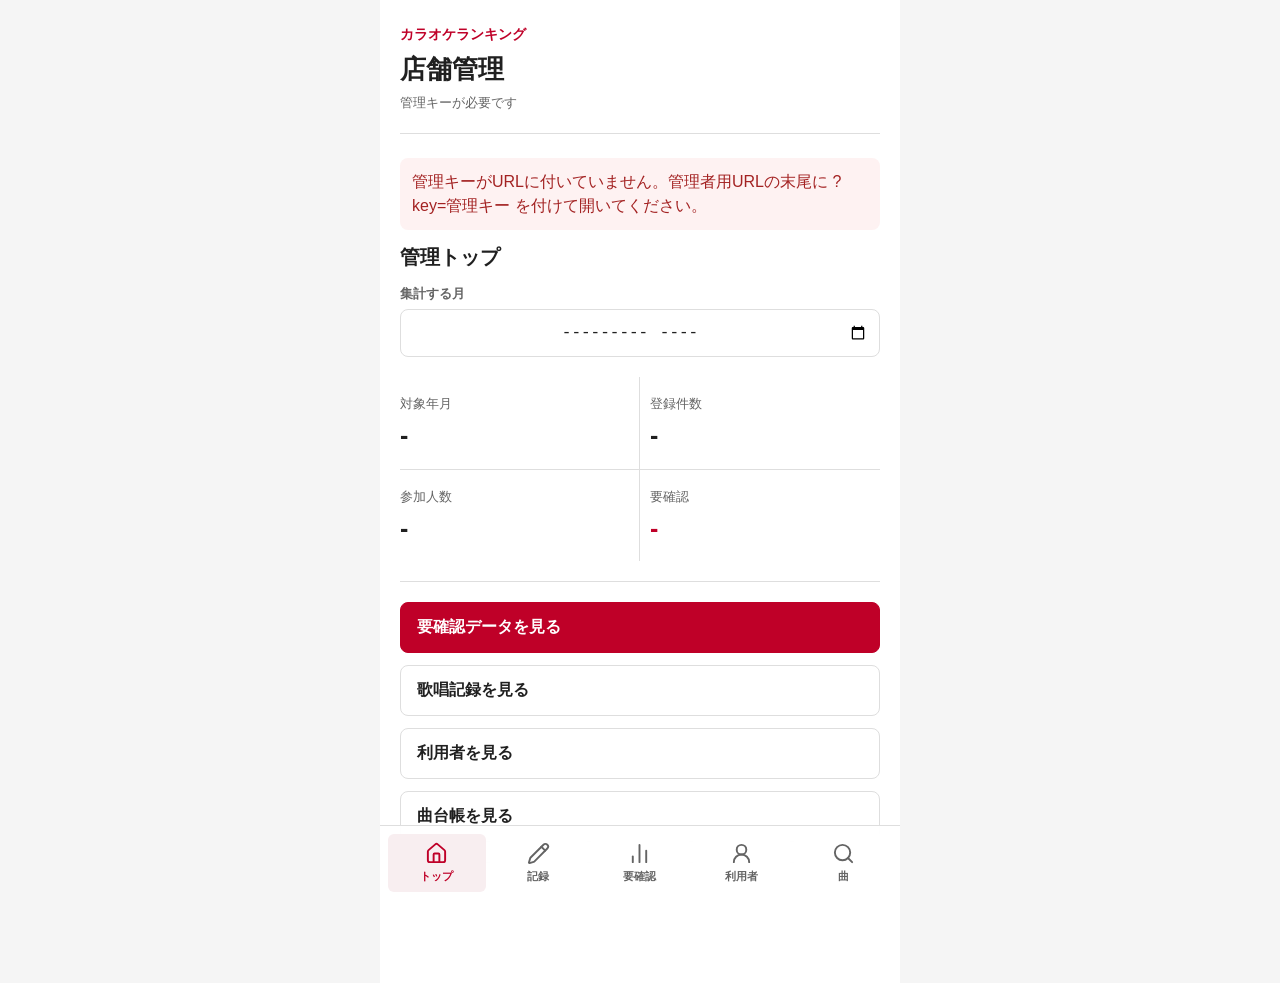
==== commit b8f9c86e: "Update admin.html" ====
--- a/docs/admin.html
+++ b/docs/admin.html
@@ -572,7 +572,7 @@
             return;
           }
 
-          const result = await apiCall('adminBootstrap');
+          const result = await apiCall('adminDashboard');
           if (!result.ok) {
             if (!result.handled) showError(result.message);
             return;
@@ -582,7 +582,7 @@
           document.getElementById('scoreMonth').value = state.rankingMonth;
           document.getElementById('adminInfo').textContent =
             (result.data.admin.name || result.data.admin.email) + ' でログイン中';
-          await loadDashboard();
+          renderDashboard(result.data);
           if (state.uncertainWrite && ['scores', 'review', 'users', 'songs'].includes(state.uncertainTab)) showTab(state.uncertainTab);
         } catch (error) {
           showError(error.message || '管理画面を読み込めませんでした。管理キーとGAS WebアプリURLを確認してください。');
@@ -616,10 +616,14 @@
           if (!result.handled) showError(result.message);
           return;
         }
-        document.getElementById('dashboardMonth').textContent = result.data.displayMonth;
-        document.getElementById('scoreCount').textContent = result.data.score_count + '件';
-        document.getElementById('participantCount').textContent = result.data.participant_count + '人';
-        document.getElementById('reviewCount').textContent = result.data.review_count + '件';
+        renderDashboard(result.data);
+      }
+
+      function renderDashboard(data) {
+        document.getElementById('dashboardMonth').textContent = data.displayMonth;
+        document.getElementById('scoreCount').textContent = data.score_count + '件';
+        document.getElementById('participantCount').textContent = data.participant_count + '人';
+        document.getElementById('reviewCount').textContent = data.review_count + '件';
       }
 
       async function loadScores() {
--- a/docs/admin-theme.css
+++ b/docs/admin-theme.css
@@ -0,0 +1,71 @@
+:root {
+  --bg: #f5f5f5;
+  --surface: #fff;
+  --text: #202020;
+  --muted: #646464;
+  --line: #dedede;
+  --primary: #bf0028;
+  --danger: #a32222;
+  --soft: #f1f1f1;
+}
+[hidden] { display: none !important; }
+body { background: var(--bg); letter-spacing: 0; }
+.app { background: #fff; padding: 24px 20px calc(100px + env(safe-area-inset-bottom)); }
+.topbar { border-bottom: 1px solid var(--line); padding-bottom: 20px; margin-bottom: 24px; }
+.brand-label { color: var(--primary); font-size: 14px; font-weight: 800; margin-bottom: 6px; }
+h1 { font-size: 26px; line-height: 1.4; }
+#adminInfo { margin-top: 6px; overflow-wrap: anywhere; }
+h2 { font-size: 20px; }
+.panel { padding: 0 0 20px; margin-bottom: 20px; border: 0; border-bottom: 1px solid var(--line); border-radius: 0; box-shadow: none; }
+.stats { gap: 0; margin-top: 20px; }
+.stat { border: 0; border-radius: 0; background: transparent; padding: 14px 10px; min-width: 0; }
+.stat:nth-child(odd) { border-right: 1px solid var(--line); padding-left: 0; }
+.stat:nth-child(-n+2) { border-bottom: 1px solid var(--line); }
+.stat-value { font-size: 25px; font-variant-numeric: tabular-nums; overflow-wrap: anywhere; }
+#reviewCount { color: var(--primary); }
+.field-label, .filters label { display: block; font-size: 13px; font-weight: 700; color: var(--muted); margin-top: 6px; }
+.field-label { margin-bottom: 6px; }
+input, select { color: var(--text); width: 100%; min-width: 0; max-width: 100%; box-sizing: border-box; }
+input[type="month"], input[type="date"] { display: block; inline-size: 100%; min-inline-size: 0; max-inline-size: 100%; }
+input::-webkit-date-and-time-value { min-width: 0; text-align: left; }
+.filters { gap: 6px; }
+.filters button { margin-top: 10px; }
+.filters button::before { content: ''; display: inline-block; width: 18px; height: 18px; margin-right: 8px; vertical-align: -3px; background: currentColor; mask: url('./icons/search.svg') center / contain no-repeat; -webkit-mask: url('./icons/search.svg') center / contain no-repeat; }
+button { font-weight: 700; white-space: normal; overflow-wrap: anywhere; }
+button:disabled { opacity: .5; cursor: wait; }
+button:focus-visible, input:focus-visible, select:focus-visible { outline: 3px solid #b66b00; outline-offset: 3px; }
+button.danger { background: #fff; border-color: #e6bbbb; color: var(--danger); }
+.quick-actions { gap: 12px; }
+.quick-actions button { text-align: left; padding: 14px 16px; }
+.record-card, .user-card { padding: 16px; border-color: var(--line); }
+.card-top { grid-template-columns: minmax(0, 1fr) auto; }
+.score { color: var(--primary); font-size: 22px; }
+.nickname { font-size: 16px; }
+.song-title { font-size: 17px; }
+.artist { font-size: 14px; margin-top: 4px; }
+.meta { gap: 5px; }
+.badge { border-radius: 4px; }
+.card-actions { margin-top: 16px; }
+.tabs { box-shadow: none; gap: 4px; }
+.tabs button { border: 0; border-radius: 6px; background: #fff; color: var(--muted); min-height: 58px; }
+.tabs button.active { background: #f8eef0; color: var(--primary); }
+.tabs button::before { content: ''; display: block; width: 23px; height: 23px; margin: 0 auto 5px; background: currentColor; mask: var(--tab-icon) center / contain no-repeat; -webkit-mask: var(--tab-icon) center / contain no-repeat; }
+#dashboardTab { --tab-icon: url('./icons/house.svg'); }
+#scoresTab { --tab-icon: url('./icons/pencil.svg'); }
+#reviewTab { --tab-icon: url('./icons/chart-no-axes-column.svg'); }
+#usersTab { --tab-icon: url('./icons/user-round.svg'); }
+#songsTab { --tab-icon: url('./icons/search.svg'); }
+.modal-panel { padding: 22px 20px calc(20px + env(safe-area-inset-bottom)); }
+.modal-actions { position: sticky; bottom: 0; background: #fff; padding-top: 12px; }
+.connection-overlay { position: fixed; inset: 0; z-index: 40; display: grid; place-items: center; padding: 20px; background: rgba(0,0,0,.35); }
+.connection-overlay.recovery { z-index: 50; }
+.connection-sheet { width: 100%; max-width: 360px; max-height: 90dvh; overflow-y: auto; padding: 24px; background: #fff; border-radius: 8px; text-align: center; box-shadow: 0 12px 40px #0002; }
+.connection-sheet h2 { font-size: 20px; }
+.connection-sheet p { line-height: 1.7; }
+.busy-spinner { display: inline-block; width: 30px; height: 30px; border: 3px solid #ddd; border-top-color: var(--primary); border-radius: 50%; animation: admin-spin 1s linear infinite; }
+.uncertain-notice { margin-bottom: 20px; padding: 16px 0; border-block: 2px solid #c58f26; color: #59431a; }
+.uncertain-notice p { font-size: 14px; }
+.empty { padding: 24px 0; text-align: center; }
+@keyframes admin-spin { to { transform: rotate(360deg); } }
+@media (prefers-reduced-motion: reduce) { .busy-spinner { animation: none; } }
+@media (max-width: 359px) { .app { padding-left: 14px; padding-right: 14px; } .record-card, .user-card { padding: 12px; } .score { font-size: 20px; } }
